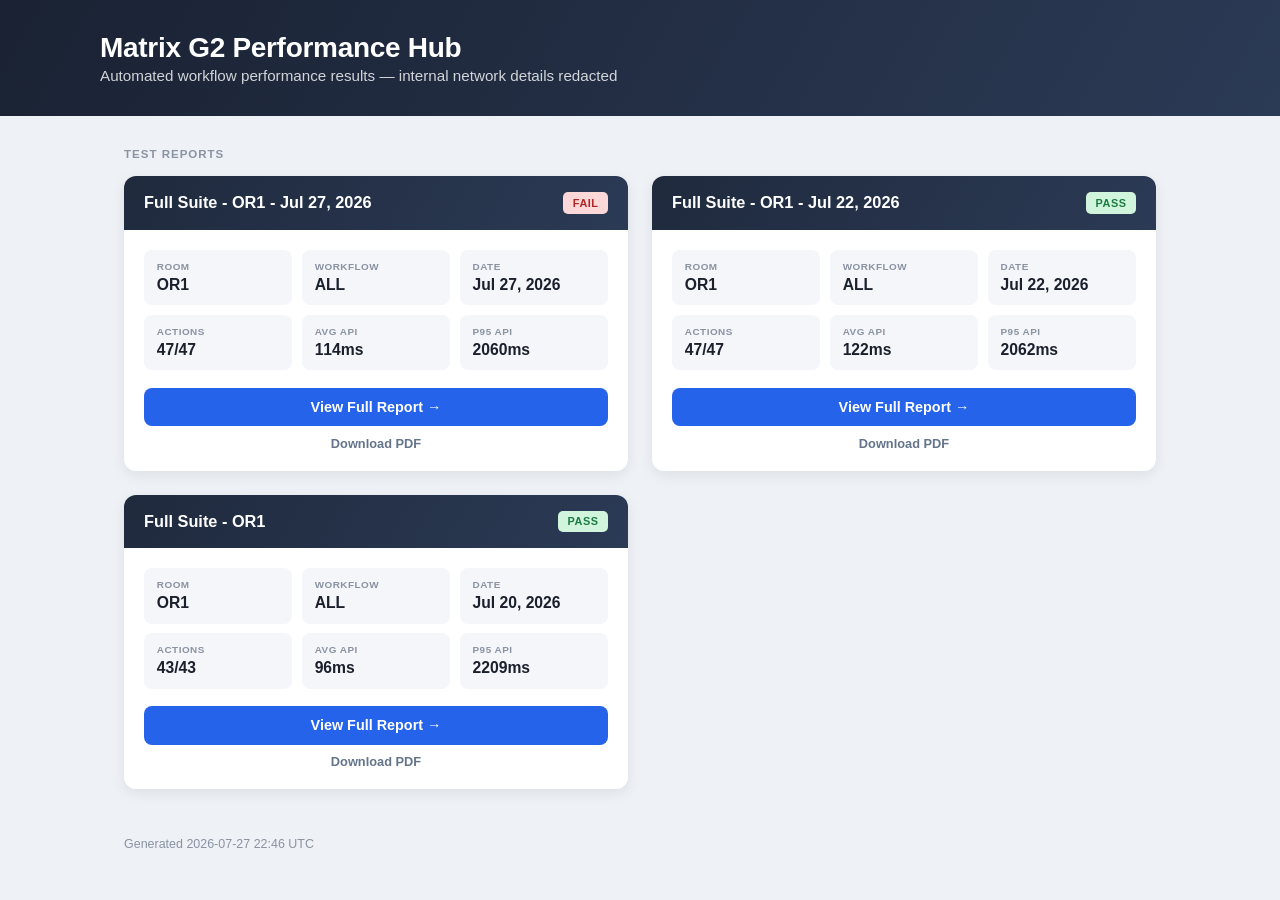
==== index.html @ 84c61ac7 "Publish Full Suite - OR1 - Jul 27, 2026" ====
<!DOCTYPE html>
<html lang="en">
<head>
    <meta charset="UTF-8">
    <meta name="viewport" content="width=device-width, initial-scale=1.0">
    <title>Matrix G2 Performance Hub</title>
    <style>
        * { margin: 0; padding: 0; box-sizing: border-box; }
        body { font-family: 'Inter', -apple-system, BlinkMacSystemFont, 'Segoe UI', Arial, sans-serif; background: #eef1f5; color: #1a202c; }
        .hub-header { background: linear-gradient(120deg, #1a2233 0%, #2b3a55 100%); color: #fff; padding: 2rem 1.5rem; }
        .hub-header-inner { max-width: 1080px; margin: 0 auto; display: flex; align-items: center; gap: 1rem; }
        .hub-header h1 { font-size: 1.75rem; font-weight: 800; letter-spacing: -0.3px; }
        .hub-header p { opacity: 0.8; font-size: 0.95rem; margin-top: 0.2rem; }
        .container { max-width: 1080px; margin: 0 auto; padding: 2rem 1.5rem 3rem; }
        .section-label { font-size: 0.72rem; font-weight: 800; letter-spacing: 1px; text-transform: uppercase; color: #8a93a2; margin-bottom: 1rem; }
        .grid { display: grid; grid-template-columns: repeat(auto-fill, minmax(420px, 1fr)); gap: 1.5rem; }
        .card { background: #fff; border-radius: 12px; overflow: hidden; box-shadow: 0 4px 14px rgba(20,30,50,0.08); transition: transform 0.15s, box-shadow 0.15s; }
        .card:hover { transform: translateY(-2px); box-shadow: 0 10px 26px rgba(20,30,50,0.14); }
        .card-header { background: linear-gradient(120deg, #1f2a3d 0%, #2b3a55 100%); color: #fff; padding: 1rem 1.25rem; display: flex; justify-content: space-between; align-items: center; gap: 0.75rem; }
        .card-title { font-size: 1.02rem; font-weight: 700; }
        .badge { display: inline-block; padding: 0.3rem 0.6rem; border-radius: 5px; font-size: 0.68rem; font-weight: 800; text-transform: uppercase; letter-spacing: 0.5px; white-space: nowrap; }
        .badge-pass { background: #d1f4dd; color: #1a7a42; }
        .badge-fail { background: #fdd8d8; color: #b02525; }
        .badge-unknown { background: #e2e8f0; color: #4a5568; }
        .card-body { padding: 1.25rem; }
        .metrics { display: grid; grid-template-columns: repeat(3, 1fr); gap: 0.6rem; margin-bottom: 1.1rem; }
        .metric { background: #f4f6f9; border-radius: 8px; padding: 0.7rem 0.8rem; display: flex; flex-direction: column; gap: 0.25rem; }
        .m-label { font-size: 0.62rem; font-weight: 700; letter-spacing: 0.5px; text-transform: uppercase; color: #8a93a2; }
        .m-value { font-size: 0.98rem; font-weight: 700; color: #1a202c; }
        .btn { display: block; text-align: center; text-decoration: none; padding: 0.7rem 1rem; border-radius: 8px; font-weight: 700; font-size: 0.9rem; background: #2563eb; color: #fff; }
        .btn:hover { background: #1d4ed8; }
        .pdf-link { display: block; text-align: center; margin-top: 0.6rem; font-size: 0.8rem; font-weight: 600; color: #64748b; text-decoration: none; }
        .pdf-link:hover { color: #2563eb; }
        .empty { color: #64748b; }
        .footer { max-width: 1080px; margin: 0 auto; padding: 0 1.5rem 2rem; color: #8a93a2; font-size: 0.78rem; }
        @media (max-width: 520px) { .grid { grid-template-columns: 1fr; } }
    </style>
</head>
<body>
    <header class="hub-header">
        <div class="hub-header-inner">
            <div>
                <h1>Matrix G2 Performance Hub</h1>
                <p>Automated workflow performance results &mdash; internal network details redacted</p>
            </div>
        </div>
    </header>
    <main class="container">
        <div class="section-label">Test Reports</div>
        <div class="grid">
        <div class="card">
            <div class="card-header">
                <span class="card-title">Full Suite - OR1 - Jul 27, 2026</span>
                <span class="badge badge-fail">FAIL</span>
            </div>
            <div class="card-body">
                <div class="metrics"><div class="metric"><span class="m-label">Room</span><span class="m-value">OR1</span></div><div class="metric"><span class="m-label">Workflow</span><span class="m-value">ALL</span></div><div class="metric"><span class="m-label">Date</span><span class="m-value">Jul 27, 2026</span></div><div class="metric"><span class="m-label">Actions</span><span class="m-value">47/47</span></div><div class="metric"><span class="m-label">Avg API</span><span class="m-value">114ms</span></div><div class="metric"><span class="m-label">P95 API</span><span class="m-value">2060ms</span></div></div>
                <a class="btn" href="reports/all_OR1_2026-07-27_15-41-41/report.html">View Full Report &rarr;</a>
                <a class="pdf-link" href="reports/all_OR1_2026-07-27_15-41-41/report.pdf">Download PDF</a>
            </div>
        </div>
        <div class="card">
            <div class="card-header">
                <span class="card-title">Full Suite - OR1 - Jul 22, 2026</span>
                <span class="badge badge-pass">PASS</span>
            </div>
            <div class="card-body">
                <div class="metrics"><div class="metric"><span class="m-label">Room</span><span class="m-value">OR1</span></div><div class="metric"><span class="m-label">Workflow</span><span class="m-value">ALL</span></div><div class="metric"><span class="m-label">Date</span><span class="m-value">Jul 22, 2026</span></div><div class="metric"><span class="m-label">Actions</span><span class="m-value">47/47</span></div><div class="metric"><span class="m-label">Avg API</span><span class="m-value">122ms</span></div><div class="metric"><span class="m-label">P95 API</span><span class="m-value">2062ms</span></div></div>
                <a class="btn" href="reports/all_OR1_2026-07-22_09-29-45/report.html">View Full Report &rarr;</a>
                <a class="pdf-link" href="reports/all_OR1_2026-07-22_09-29-45/report.pdf">Download PDF</a>
            </div>
        </div>
        <div class="card">
            <div class="card-header">
                <span class="card-title">Full Suite - OR1</span>
                <span class="badge badge-pass">PASS</span>
            </div>
            <div class="card-body">
                <div class="metrics"><div class="metric"><span class="m-label">Room</span><span class="m-value">OR1</span></div><div class="metric"><span class="m-label">Workflow</span><span class="m-value">ALL</span></div><div class="metric"><span class="m-label">Date</span><span class="m-value">Jul 20, 2026</span></div><div class="metric"><span class="m-label">Actions</span><span class="m-value">43/43</span></div><div class="metric"><span class="m-label">Avg API</span><span class="m-value">96ms</span></div><div class="metric"><span class="m-label">P95 API</span><span class="m-value">2209ms</span></div></div>
                <a class="btn" href="reports/all_OR1_2026-07-20_09-17-33/report.html">View Full Report &rarr;</a>
                <a class="pdf-link" href="reports/all_OR1_2026-07-20_09-17-33/report.pdf">Download PDF</a>
            </div>
        </div></div>
        
    </main>
    <div class="footer">Generated 2026-07-27 22:46 UTC</div>
</body>
</html>
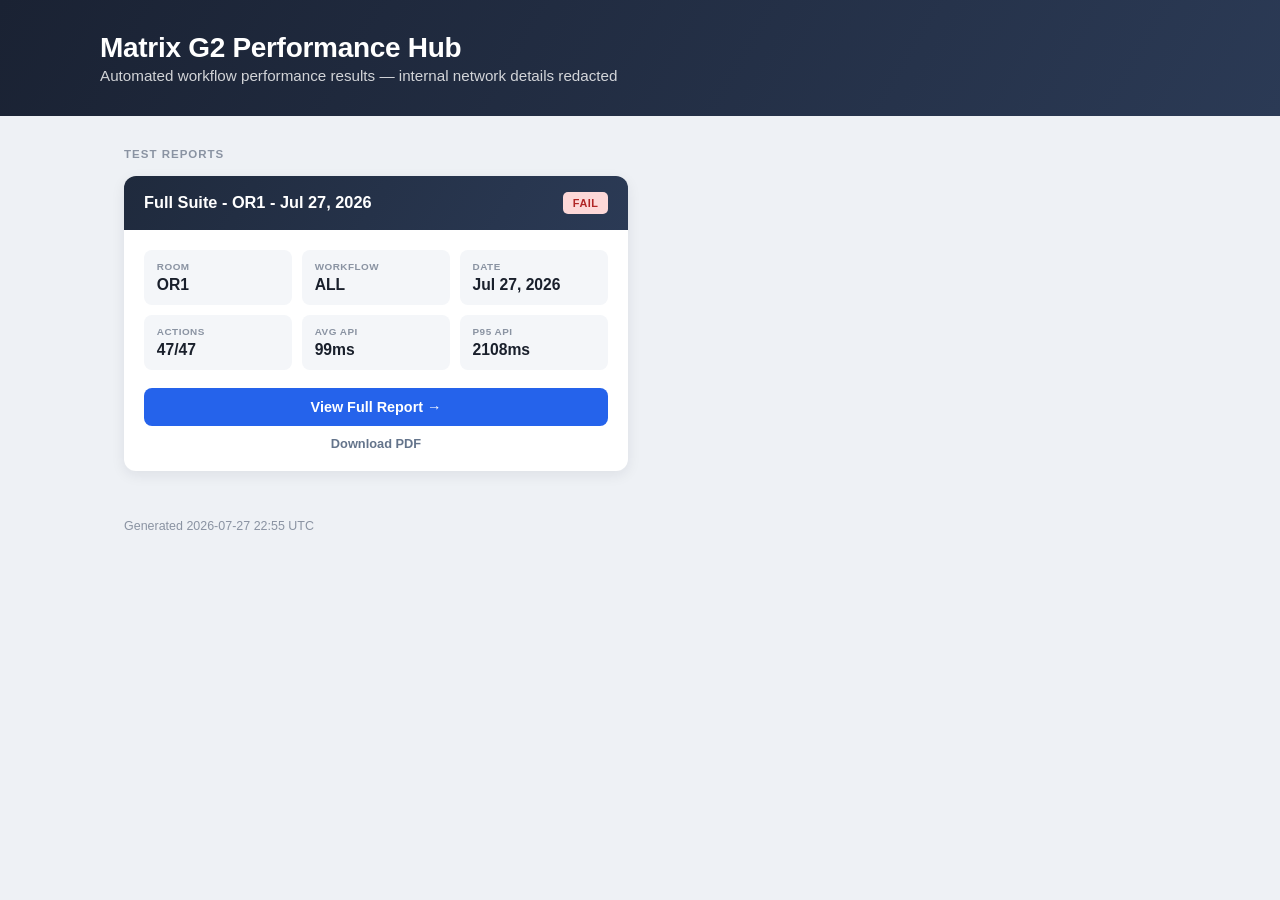
==== commit 41575ca7: "Replace hub with latest Jul 27 15:52 run (Network Errors section + action endpoints)" ====
--- a/index.html
+++ b/index.html
@@ -54,35 +54,13 @@
                 <span class="badge badge-fail">FAIL</span>
             </div>
             <div class="card-body">
-                <div class="metrics"><div class="metric"><span class="m-label">Room</span><span class="m-value">OR1</span></div><div class="metric"><span class="m-label">Workflow</span><span class="m-value">ALL</span></div><div class="metric"><span class="m-label">Date</span><span class="m-value">Jul 27, 2026</span></div><div class="metric"><span class="m-label">Actions</span><span class="m-value">47/47</span></div><div class="metric"><span class="m-label">Avg API</span><span class="m-value">114ms</span></div><div class="metric"><span class="m-label">P95 API</span><span class="m-value">2060ms</span></div></div>
-                <a class="btn" href="reports/all_OR1_2026-07-27_15-41-41/report.html">View Full Report &rarr;</a>
-                <a class="pdf-link" href="reports/all_OR1_2026-07-27_15-41-41/report.pdf">Download PDF</a>
-            </div>
-        </div>
-        <div class="card">
-            <div class="card-header">
-                <span class="card-title">Full Suite - OR1 - Jul 22, 2026</span>
-                <span class="badge badge-pass">PASS</span>
-            </div>
-            <div class="card-body">
-                <div class="metrics"><div class="metric"><span class="m-label">Room</span><span class="m-value">OR1</span></div><div class="metric"><span class="m-label">Workflow</span><span class="m-value">ALL</span></div><div class="metric"><span class="m-label">Date</span><span class="m-value">Jul 22, 2026</span></div><div class="metric"><span class="m-label">Actions</span><span class="m-value">47/47</span></div><div class="metric"><span class="m-label">Avg API</span><span class="m-value">122ms</span></div><div class="metric"><span class="m-label">P95 API</span><span class="m-value">2062ms</span></div></div>
-                <a class="btn" href="reports/all_OR1_2026-07-22_09-29-45/report.html">View Full Report &rarr;</a>
-                <a class="pdf-link" href="reports/all_OR1_2026-07-22_09-29-45/report.pdf">Download PDF</a>
-            </div>
-        </div>
-        <div class="card">
-            <div class="card-header">
-                <span class="card-title">Full Suite - OR1</span>
-                <span class="badge badge-pass">PASS</span>
-            </div>
-            <div class="card-body">
-                <div class="metrics"><div class="metric"><span class="m-label">Room</span><span class="m-value">OR1</span></div><div class="metric"><span class="m-label">Workflow</span><span class="m-value">ALL</span></div><div class="metric"><span class="m-label">Date</span><span class="m-value">Jul 20, 2026</span></div><div class="metric"><span class="m-label">Actions</span><span class="m-value">43/43</span></div><div class="metric"><span class="m-label">Avg API</span><span class="m-value">96ms</span></div><div class="metric"><span class="m-label">P95 API</span><span class="m-value">2209ms</span></div></div>
-                <a class="btn" href="reports/all_OR1_2026-07-20_09-17-33/report.html">View Full Report &rarr;</a>
-                <a class="pdf-link" href="reports/all_OR1_2026-07-20_09-17-33/report.pdf">Download PDF</a>
+                <div class="metrics"><div class="metric"><span class="m-label">Room</span><span class="m-value">OR1</span></div><div class="metric"><span class="m-label">Workflow</span><span class="m-value">ALL</span></div><div class="metric"><span class="m-label">Date</span><span class="m-value">Jul 27, 2026</span></div><div class="metric"><span class="m-label">Actions</span><span class="m-value">47/47</span></div><div class="metric"><span class="m-label">Avg API</span><span class="m-value">99ms</span></div><div class="metric"><span class="m-label">P95 API</span><span class="m-value">2108ms</span></div></div>
+                <a class="btn" href="reports/all_OR1_2026-07-27_15-52-54/report.html">View Full Report &rarr;</a>
+                <a class="pdf-link" href="reports/all_OR1_2026-07-27_15-52-54/report.pdf">Download PDF</a>
             </div>
         </div></div>
         
     </main>
-    <div class="footer">Generated 2026-07-27 22:46 UTC</div>
+    <div class="footer">Generated 2026-07-27 22:55 UTC</div>
 </body>
 </html>
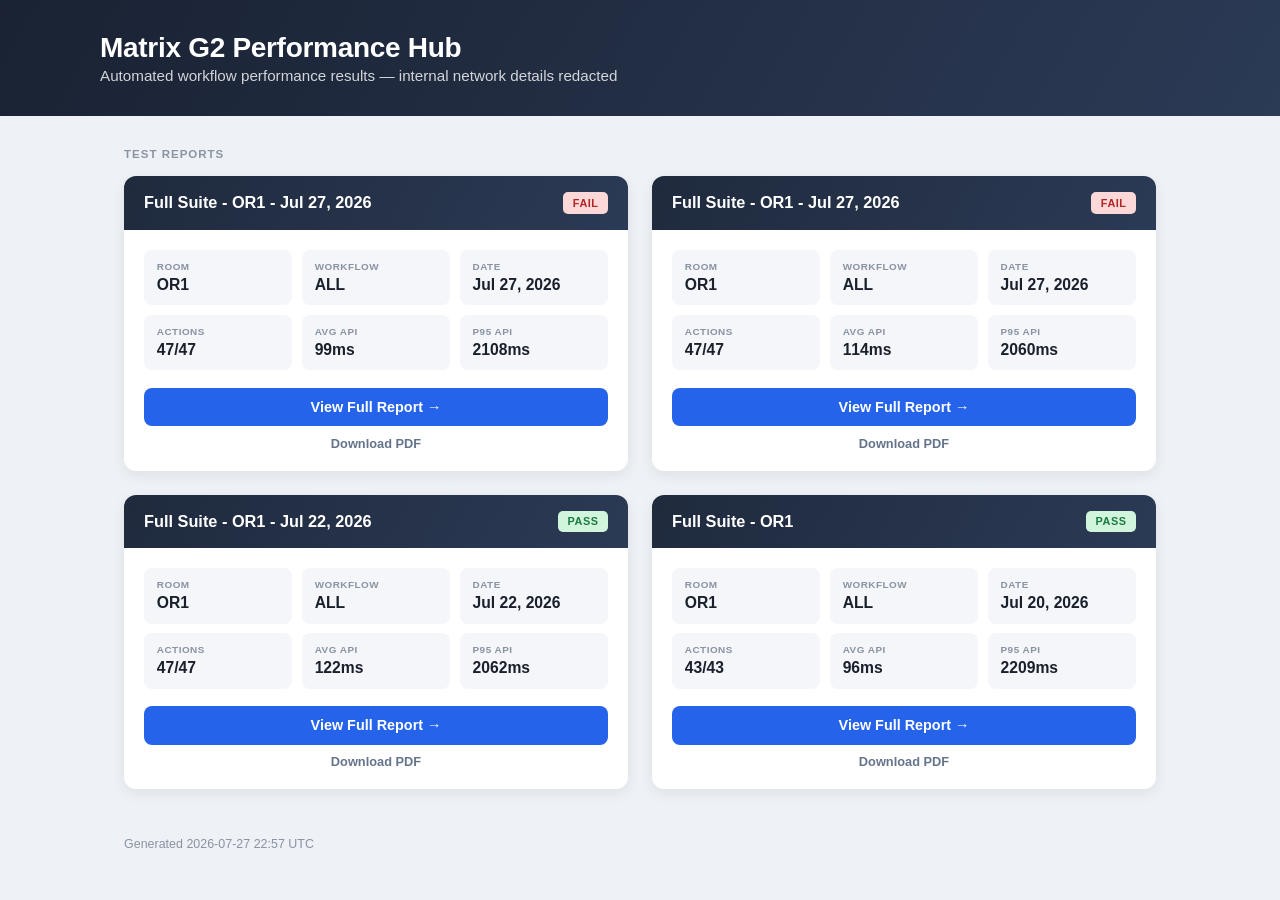
==== commit d0b8368c: "Restore Jul 20, Jul 22 09:29, and Jul 27 15:41 reports to the hub" ====
--- a/index.html
+++ b/index.html
@@ -58,9 +58,42 @@
                 <a class="btn" href="reports/all_OR1_2026-07-27_15-52-54/report.html">View Full Report &rarr;</a>
                 <a class="pdf-link" href="reports/all_OR1_2026-07-27_15-52-54/report.pdf">Download PDF</a>
             </div>
+        </div>
+        <div class="card">
+            <div class="card-header">
+                <span class="card-title">Full Suite - OR1 - Jul 27, 2026</span>
+                <span class="badge badge-fail">FAIL</span>
+            </div>
+            <div class="card-body">
+                <div class="metrics"><div class="metric"><span class="m-label">Room</span><span class="m-value">OR1</span></div><div class="metric"><span class="m-label">Workflow</span><span class="m-value">ALL</span></div><div class="metric"><span class="m-label">Date</span><span class="m-value">Jul 27, 2026</span></div><div class="metric"><span class="m-label">Actions</span><span class="m-value">47/47</span></div><div class="metric"><span class="m-label">Avg API</span><span class="m-value">114ms</span></div><div class="metric"><span class="m-label">P95 API</span><span class="m-value">2060ms</span></div></div>
+                <a class="btn" href="reports/all_OR1_2026-07-27_15-41-41/report.html">View Full Report &rarr;</a>
+                <a class="pdf-link" href="reports/all_OR1_2026-07-27_15-41-41/report.pdf">Download PDF</a>
+            </div>
+        </div>
+        <div class="card">
+            <div class="card-header">
+                <span class="card-title">Full Suite - OR1 - Jul 22, 2026</span>
+                <span class="badge badge-pass">PASS</span>
+            </div>
+            <div class="card-body">
+                <div class="metrics"><div class="metric"><span class="m-label">Room</span><span class="m-value">OR1</span></div><div class="metric"><span class="m-label">Workflow</span><span class="m-value">ALL</span></div><div class="metric"><span class="m-label">Date</span><span class="m-value">Jul 22, 2026</span></div><div class="metric"><span class="m-label">Actions</span><span class="m-value">47/47</span></div><div class="metric"><span class="m-label">Avg API</span><span class="m-value">122ms</span></div><div class="metric"><span class="m-label">P95 API</span><span class="m-value">2062ms</span></div></div>
+                <a class="btn" href="reports/all_OR1_2026-07-22_09-29-45/report.html">View Full Report &rarr;</a>
+                <a class="pdf-link" href="reports/all_OR1_2026-07-22_09-29-45/report.pdf">Download PDF</a>
+            </div>
+        </div>
+        <div class="card">
+            <div class="card-header">
+                <span class="card-title">Full Suite - OR1</span>
+                <span class="badge badge-pass">PASS</span>
+            </div>
+            <div class="card-body">
+                <div class="metrics"><div class="metric"><span class="m-label">Room</span><span class="m-value">OR1</span></div><div class="metric"><span class="m-label">Workflow</span><span class="m-value">ALL</span></div><div class="metric"><span class="m-label">Date</span><span class="m-value">Jul 20, 2026</span></div><div class="metric"><span class="m-label">Actions</span><span class="m-value">43/43</span></div><div class="metric"><span class="m-label">Avg API</span><span class="m-value">96ms</span></div><div class="metric"><span class="m-label">P95 API</span><span class="m-value">2209ms</span></div></div>
+                <a class="btn" href="reports/all_OR1_2026-07-20_09-17-33/report.html">View Full Report &rarr;</a>
+                <a class="pdf-link" href="reports/all_OR1_2026-07-20_09-17-33/report.pdf">Download PDF</a>
+            </div>
         </div></div>
         
     </main>
-    <div class="footer">Generated 2026-07-27 22:55 UTC</div>
+    <div class="footer">Generated 2026-07-27 22:57 UTC</div>
 </body>
 </html>
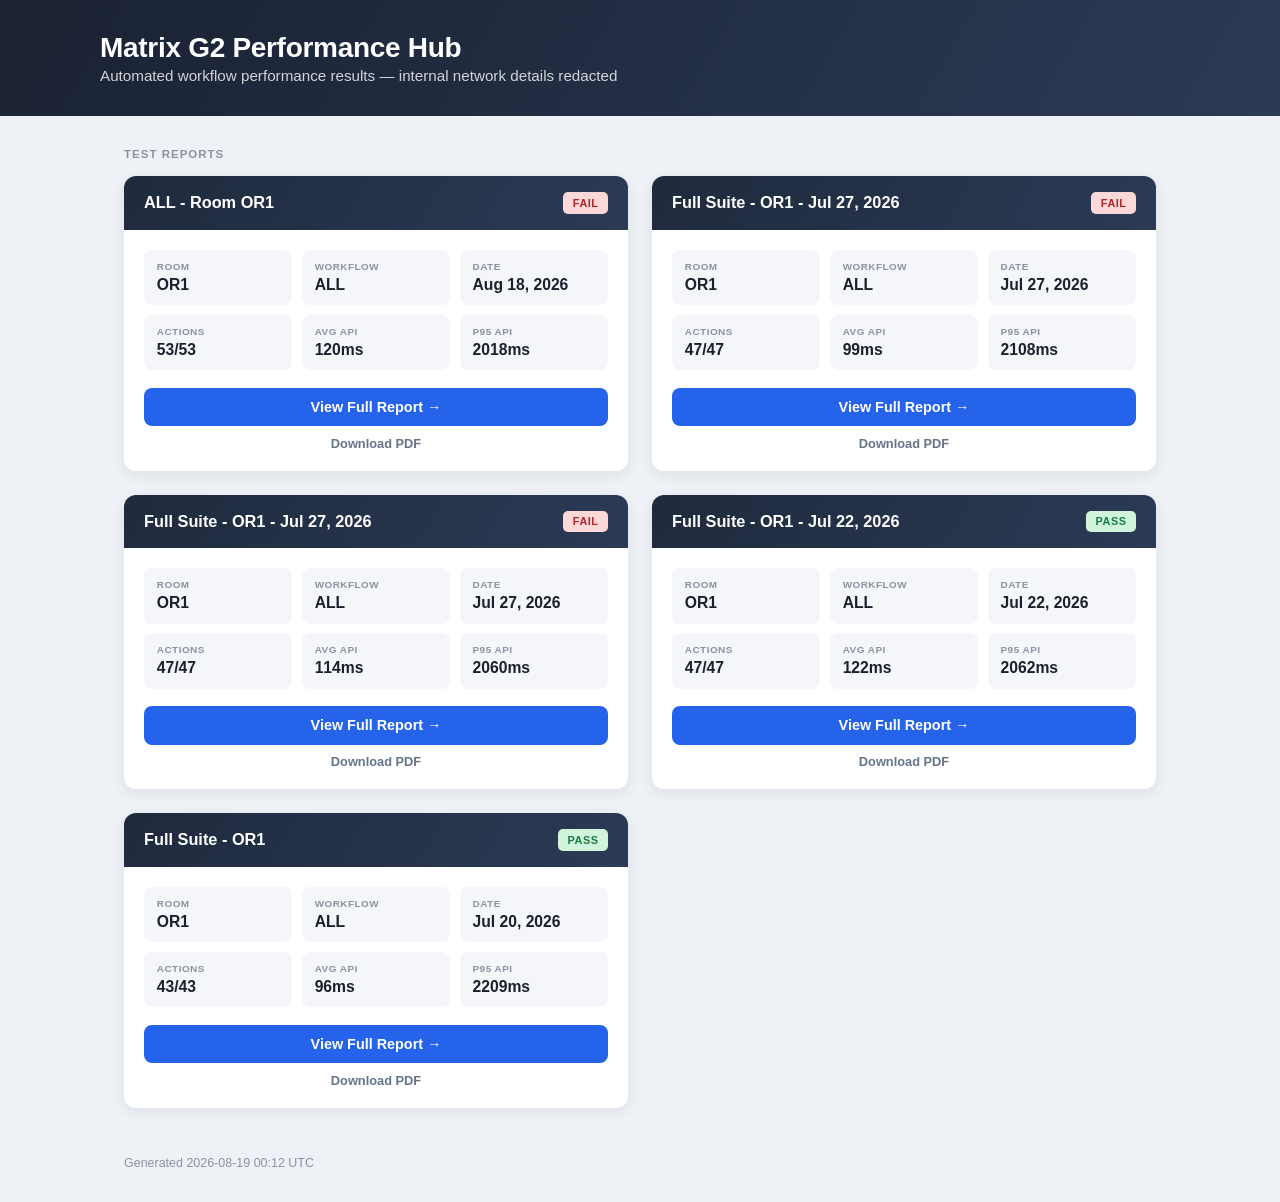
==== commit 43de2900: "Add ALL - Room OR1 to hub" ====
--- a/index.html
+++ b/index.html
@@ -50,6 +50,17 @@
         <div class="grid">
         <div class="card">
             <div class="card-header">
+                <span class="card-title">ALL - Room OR1</span>
+                <span class="badge badge-fail">FAIL</span>
+            </div>
+            <div class="card-body">
+                <div class="metrics"><div class="metric"><span class="m-label">Room</span><span class="m-value">OR1</span></div><div class="metric"><span class="m-label">Workflow</span><span class="m-value">ALL</span></div><div class="metric"><span class="m-label">Date</span><span class="m-value">Aug 18, 2026</span></div><div class="metric"><span class="m-label">Actions</span><span class="m-value">53/53</span></div><div class="metric"><span class="m-label">Avg API</span><span class="m-value">120ms</span></div><div class="metric"><span class="m-label">P95 API</span><span class="m-value">2018ms</span></div></div>
+                <a class="btn" href="reports/all_OR1_2026-08-18_09-01-41/report.html">View Full Report &rarr;</a>
+                <a class="pdf-link" href="reports/all_OR1_2026-08-18_09-01-41/report.pdf">Download PDF</a>
+            </div>
+        </div>
+        <div class="card">
+            <div class="card-header">
                 <span class="card-title">Full Suite - OR1 - Jul 27, 2026</span>
                 <span class="badge badge-fail">FAIL</span>
             </div>
@@ -94,6 +105,6 @@
         </div></div>
         
     </main>
-    <div class="footer">Generated 2026-07-27 22:57 UTC</div>
+    <div class="footer">Generated 2026-08-19 00:12 UTC</div>
 </body>
 </html>
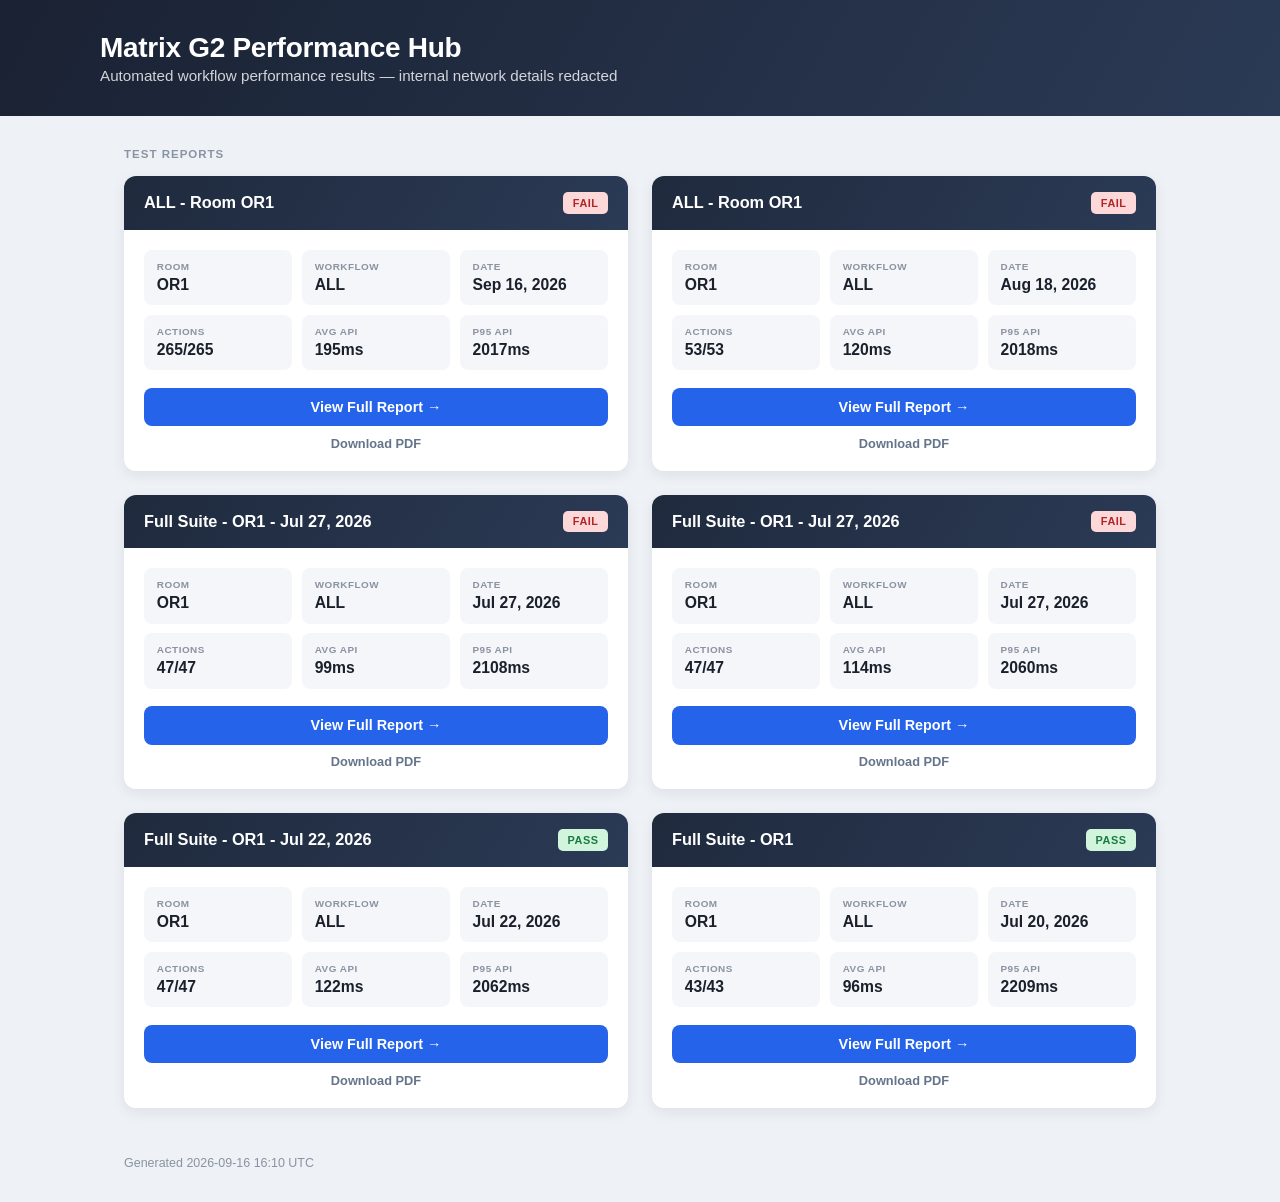
==== commit f18a5cdc: "Add ALL - Room OR1 to hub" ====
--- a/index.html
+++ b/index.html
@@ -48,6 +48,17 @@
     <main class="container">
         <div class="section-label">Test Reports</div>
         <div class="grid">
+        <div class="card">
+            <div class="card-header">
+                <span class="card-title">ALL - Room OR1</span>
+                <span class="badge badge-fail">FAIL</span>
+            </div>
+            <div class="card-body">
+                <div class="metrics"><div class="metric"><span class="m-label">Room</span><span class="m-value">OR1</span></div><div class="metric"><span class="m-label">Workflow</span><span class="m-value">ALL</span></div><div class="metric"><span class="m-label">Date</span><span class="m-value">Sep 16, 2026</span></div><div class="metric"><span class="m-label">Actions</span><span class="m-value">265/265</span></div><div class="metric"><span class="m-label">Avg API</span><span class="m-value">195ms</span></div><div class="metric"><span class="m-label">P95 API</span><span class="m-value">2017ms</span></div></div>
+                <a class="btn" href="reports/all_OR1_2026-09-16_08-59-29/report.html">View Full Report &rarr;</a>
+                <a class="pdf-link" href="reports/all_OR1_2026-09-16_08-59-29/report.pdf">Download PDF</a>
+            </div>
+        </div>
         <div class="card">
             <div class="card-header">
                 <span class="card-title">ALL - Room OR1</span>
@@ -105,6 +116,6 @@
         </div></div>
         
     </main>
-    <div class="footer">Generated 2026-08-19 00:12 UTC</div>
+    <div class="footer">Generated 2026-09-16 16:10 UTC</div>
 </body>
 </html>
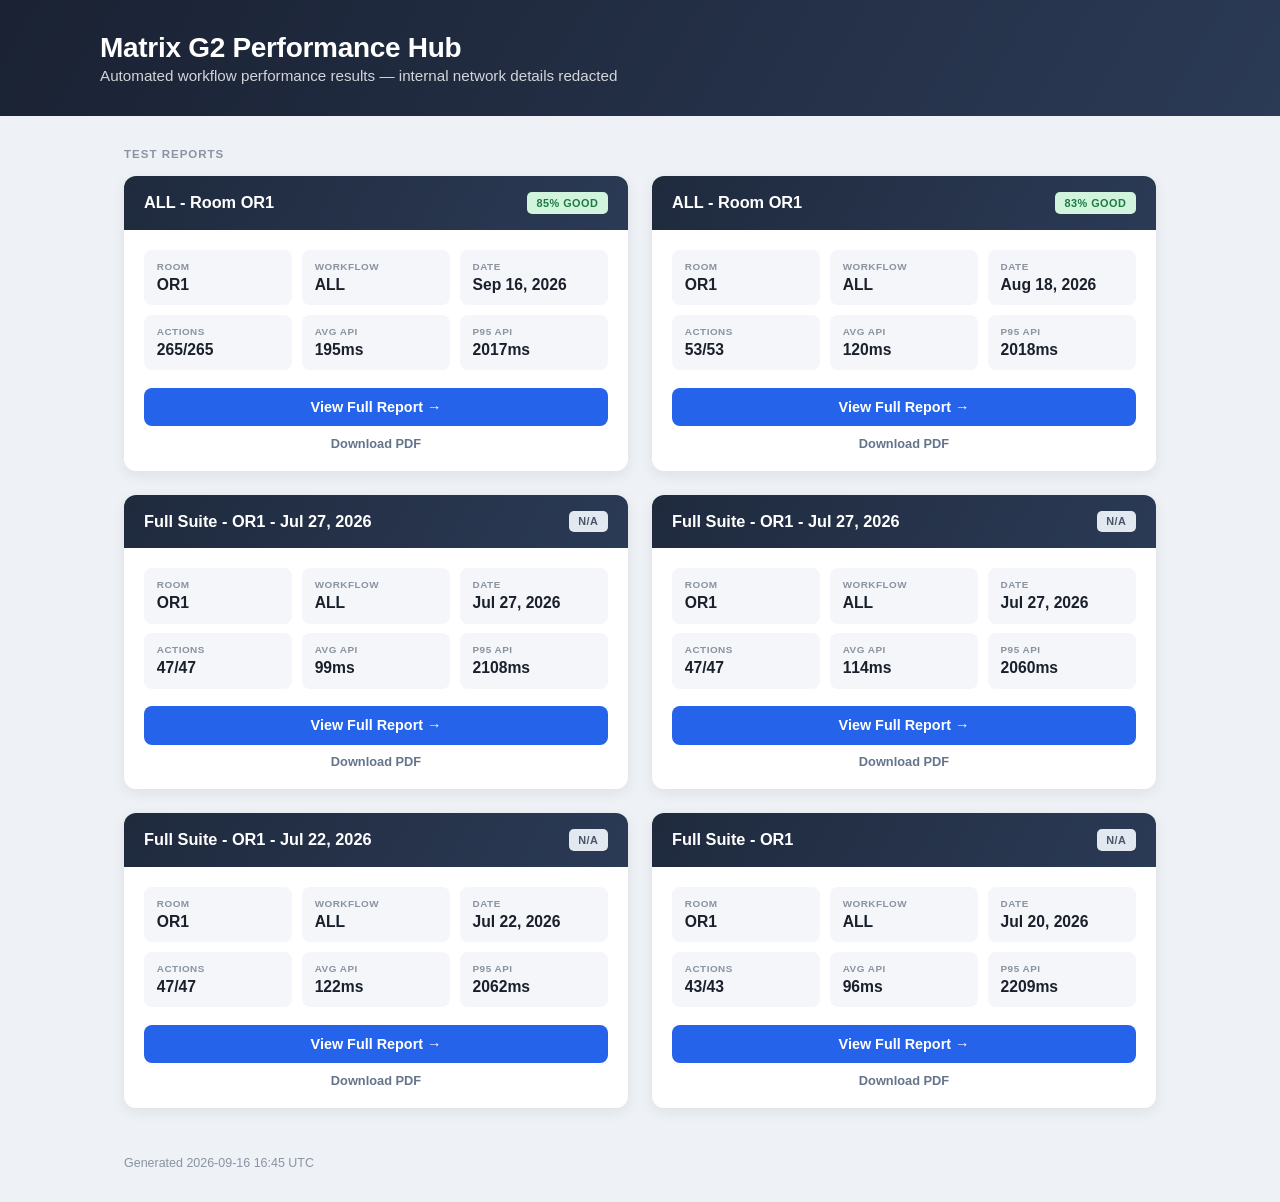
==== commit e370cbae: "Refresh reports with performance-tier breakdown instead of PASS/FAIL Regenerated the Aug 18 and Sep " ====
--- a/index.html
+++ b/index.html
@@ -20,6 +20,7 @@
         .card-title { font-size: 1.02rem; font-weight: 700; }
         .badge { display: inline-block; padding: 0.3rem 0.6rem; border-radius: 5px; font-size: 0.68rem; font-weight: 800; text-transform: uppercase; letter-spacing: 0.5px; white-space: nowrap; }
         .badge-pass { background: #d1f4dd; color: #1a7a42; }
+        .badge-warn { background: #fdf0d1; color: #9a6a00; }
         .badge-fail { background: #fdd8d8; color: #b02525; }
         .badge-unknown { background: #e2e8f0; color: #4a5568; }
         .card-body { padding: 1.25rem; }
@@ -51,7 +52,7 @@
         <div class="card">
             <div class="card-header">
                 <span class="card-title">ALL - Room OR1</span>
-                <span class="badge badge-fail">FAIL</span>
+                <span class="badge badge-pass">85% GOOD</span>
             </div>
             <div class="card-body">
                 <div class="metrics"><div class="metric"><span class="m-label">Room</span><span class="m-value">OR1</span></div><div class="metric"><span class="m-label">Workflow</span><span class="m-value">ALL</span></div><div class="metric"><span class="m-label">Date</span><span class="m-value">Sep 16, 2026</span></div><div class="metric"><span class="m-label">Actions</span><span class="m-value">265/265</span></div><div class="metric"><span class="m-label">Avg API</span><span class="m-value">195ms</span></div><div class="metric"><span class="m-label">P95 API</span><span class="m-value">2017ms</span></div></div>
@@ -62,7 +63,7 @@
         <div class="card">
             <div class="card-header">
                 <span class="card-title">ALL - Room OR1</span>
-                <span class="badge badge-fail">FAIL</span>
+                <span class="badge badge-pass">83% GOOD</span>
             </div>
             <div class="card-body">
                 <div class="metrics"><div class="metric"><span class="m-label">Room</span><span class="m-value">OR1</span></div><div class="metric"><span class="m-label">Workflow</span><span class="m-value">ALL</span></div><div class="metric"><span class="m-label">Date</span><span class="m-value">Aug 18, 2026</span></div><div class="metric"><span class="m-label">Actions</span><span class="m-value">53/53</span></div><div class="metric"><span class="m-label">Avg API</span><span class="m-value">120ms</span></div><div class="metric"><span class="m-label">P95 API</span><span class="m-value">2018ms</span></div></div>
@@ -73,7 +74,7 @@
         <div class="card">
             <div class="card-header">
                 <span class="card-title">Full Suite - OR1 - Jul 27, 2026</span>
-                <span class="badge badge-fail">FAIL</span>
+                <span class="badge badge-unknown">N/A</span>
             </div>
             <div class="card-body">
                 <div class="metrics"><div class="metric"><span class="m-label">Room</span><span class="m-value">OR1</span></div><div class="metric"><span class="m-label">Workflow</span><span class="m-value">ALL</span></div><div class="metric"><span class="m-label">Date</span><span class="m-value">Jul 27, 2026</span></div><div class="metric"><span class="m-label">Actions</span><span class="m-value">47/47</span></div><div class="metric"><span class="m-label">Avg API</span><span class="m-value">99ms</span></div><div class="metric"><span class="m-label">P95 API</span><span class="m-value">2108ms</span></div></div>
@@ -84,7 +85,7 @@
         <div class="card">
             <div class="card-header">
                 <span class="card-title">Full Suite - OR1 - Jul 27, 2026</span>
-                <span class="badge badge-fail">FAIL</span>
+                <span class="badge badge-unknown">N/A</span>
             </div>
             <div class="card-body">
                 <div class="metrics"><div class="metric"><span class="m-label">Room</span><span class="m-value">OR1</span></div><div class="metric"><span class="m-label">Workflow</span><span class="m-value">ALL</span></div><div class="metric"><span class="m-label">Date</span><span class="m-value">Jul 27, 2026</span></div><div class="metric"><span class="m-label">Actions</span><span class="m-value">47/47</span></div><div class="metric"><span class="m-label">Avg API</span><span class="m-value">114ms</span></div><div class="metric"><span class="m-label">P95 API</span><span class="m-value">2060ms</span></div></div>
@@ -95,7 +96,7 @@
         <div class="card">
             <div class="card-header">
                 <span class="card-title">Full Suite - OR1 - Jul 22, 2026</span>
-                <span class="badge badge-pass">PASS</span>
+                <span class="badge badge-unknown">N/A</span>
             </div>
             <div class="card-body">
                 <div class="metrics"><div class="metric"><span class="m-label">Room</span><span class="m-value">OR1</span></div><div class="metric"><span class="m-label">Workflow</span><span class="m-value">ALL</span></div><div class="metric"><span class="m-label">Date</span><span class="m-value">Jul 22, 2026</span></div><div class="metric"><span class="m-label">Actions</span><span class="m-value">47/47</span></div><div class="metric"><span class="m-label">Avg API</span><span class="m-value">122ms</span></div><div class="metric"><span class="m-label">P95 API</span><span class="m-value">2062ms</span></div></div>
@@ -106,7 +107,7 @@
         <div class="card">
             <div class="card-header">
                 <span class="card-title">Full Suite - OR1</span>
-                <span class="badge badge-pass">PASS</span>
+                <span class="badge badge-unknown">N/A</span>
             </div>
             <div class="card-body">
                 <div class="metrics"><div class="metric"><span class="m-label">Room</span><span class="m-value">OR1</span></div><div class="metric"><span class="m-label">Workflow</span><span class="m-value">ALL</span></div><div class="metric"><span class="m-label">Date</span><span class="m-value">Jul 20, 2026</span></div><div class="metric"><span class="m-label">Actions</span><span class="m-value">43/43</span></div><div class="metric"><span class="m-label">Avg API</span><span class="m-value">96ms</span></div><div class="metric"><span class="m-label">P95 API</span><span class="m-value">2209ms</span></div></div>
@@ -116,6 +117,6 @@
         </div></div>
         
     </main>
-    <div class="footer">Generated 2026-09-16 16:10 UTC</div>
+    <div class="footer">Generated 2026-09-16 16:45 UTC</div>
 </body>
 </html>
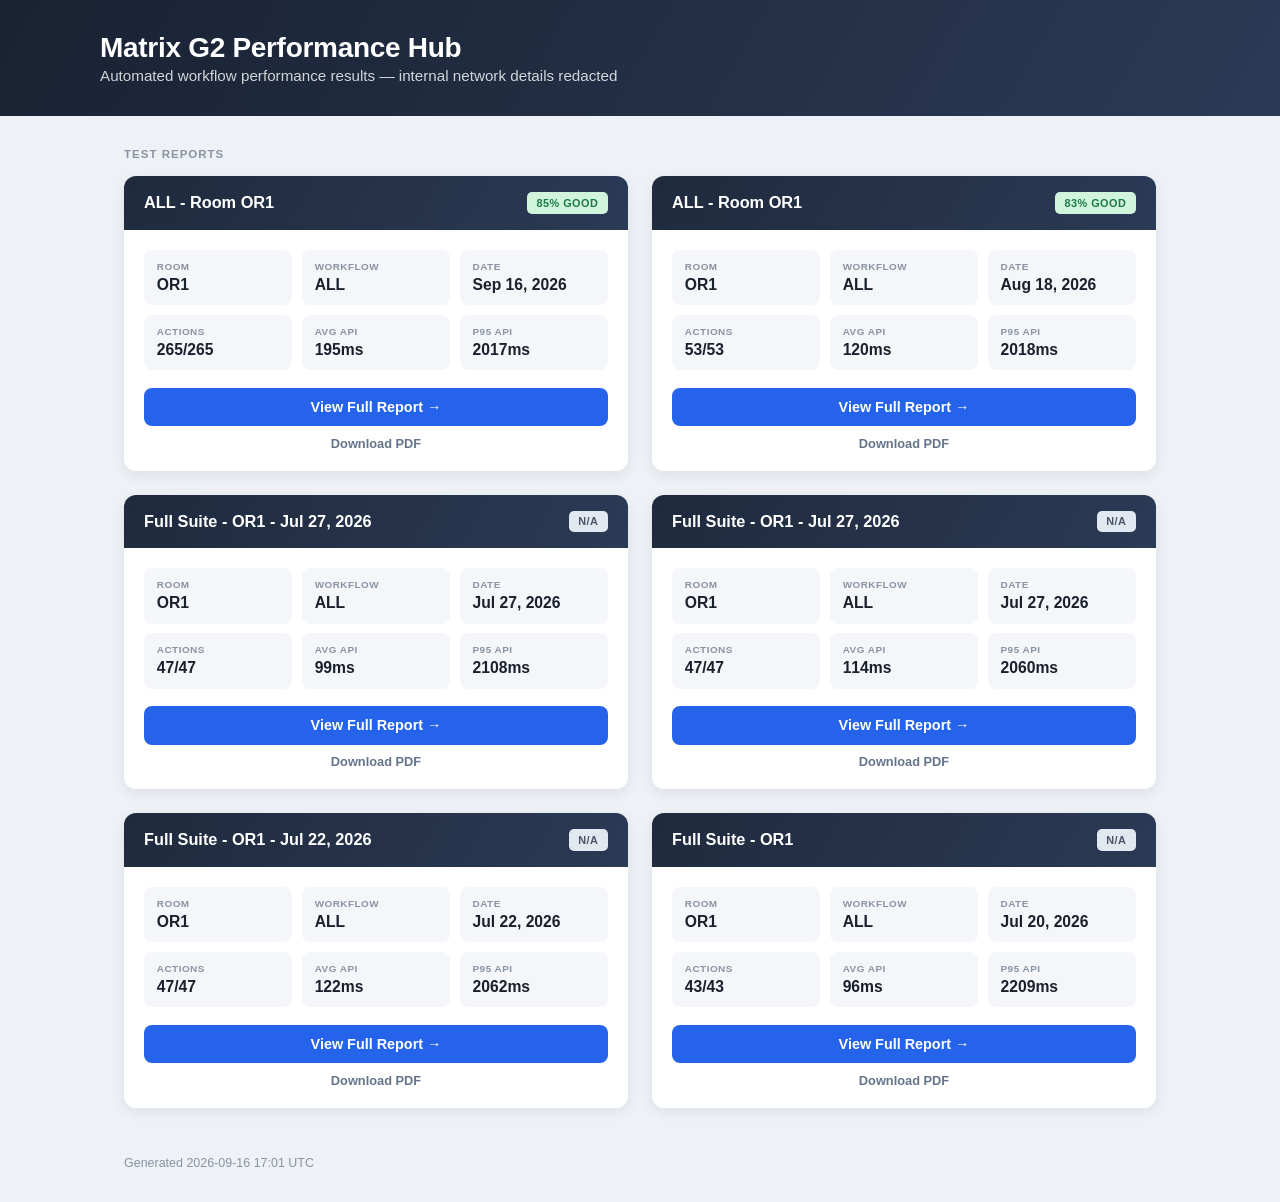
==== commit d759c506: "Fix report.pdf clipping the right-hand table columns html_to_pdf.py measured print scale from docume" ====
--- a/index.html
+++ b/index.html
@@ -117,6 +117,6 @@
         </div></div>
         
     </main>
-    <div class="footer">Generated 2026-09-16 16:45 UTC</div>
+    <div class="footer">Generated 2026-09-16 17:01 UTC</div>
 </body>
 </html>
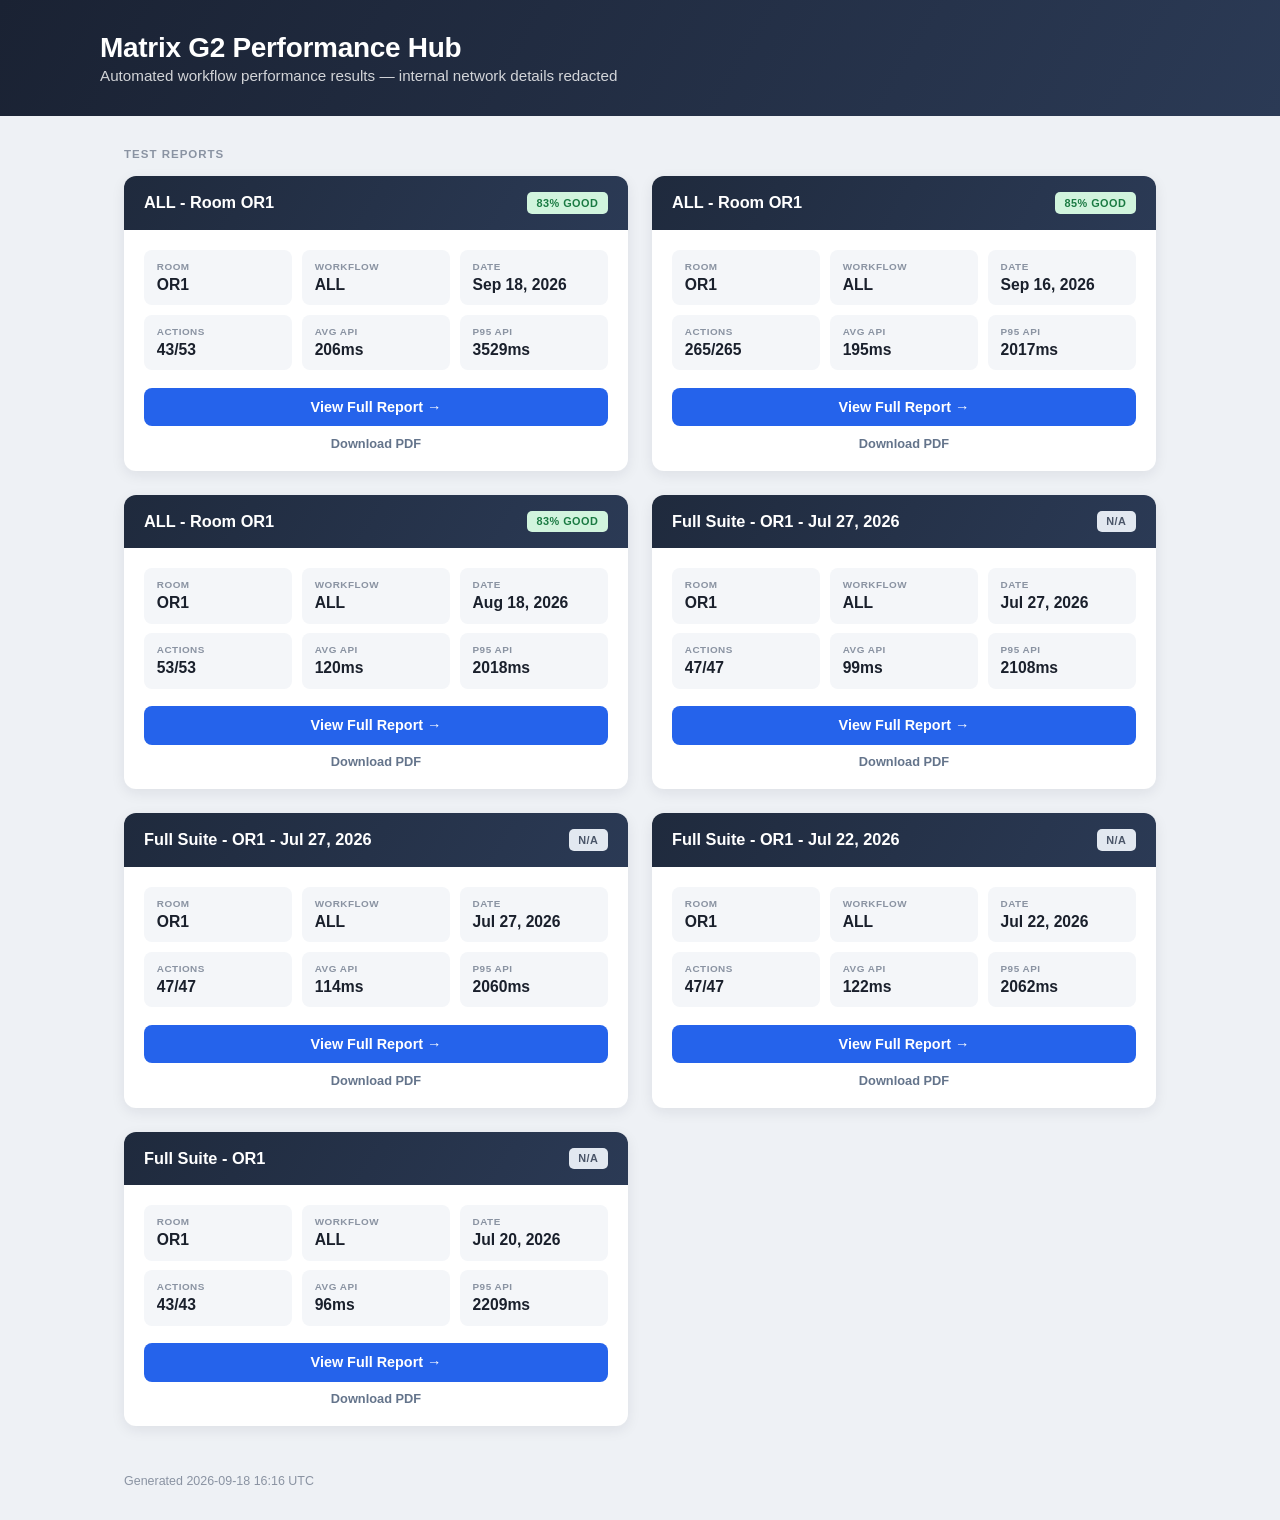
==== commit 4dd11fa3: "Add ALL - Room OR1 to hub" ====
--- a/index.html
+++ b/index.html
@@ -49,6 +49,17 @@
     <main class="container">
         <div class="section-label">Test Reports</div>
         <div class="grid">
+        <div class="card">
+            <div class="card-header">
+                <span class="card-title">ALL - Room OR1</span>
+                <span class="badge badge-pass">83% GOOD</span>
+            </div>
+            <div class="card-body">
+                <div class="metrics"><div class="metric"><span class="m-label">Room</span><span class="m-value">OR1</span></div><div class="metric"><span class="m-label">Workflow</span><span class="m-value">ALL</span></div><div class="metric"><span class="m-label">Date</span><span class="m-value">Sep 18, 2026</span></div><div class="metric"><span class="m-label">Actions</span><span class="m-value">43/53</span></div><div class="metric"><span class="m-label">Avg API</span><span class="m-value">206ms</span></div><div class="metric"><span class="m-label">P95 API</span><span class="m-value">3529ms</span></div></div>
+                <a class="btn" href="reports/all_OR1_2026-09-18_09-06-38/report.html">View Full Report &rarr;</a>
+                <a class="pdf-link" href="reports/all_OR1_2026-09-18_09-06-38/report.pdf">Download PDF</a>
+            </div>
+        </div>
         <div class="card">
             <div class="card-header">
                 <span class="card-title">ALL - Room OR1</span>
@@ -117,6 +128,6 @@
         </div></div>
         
     </main>
-    <div class="footer">Generated 2026-09-16 17:01 UTC</div>
+    <div class="footer">Generated 2026-09-18 16:16 UTC</div>
 </body>
 </html>
